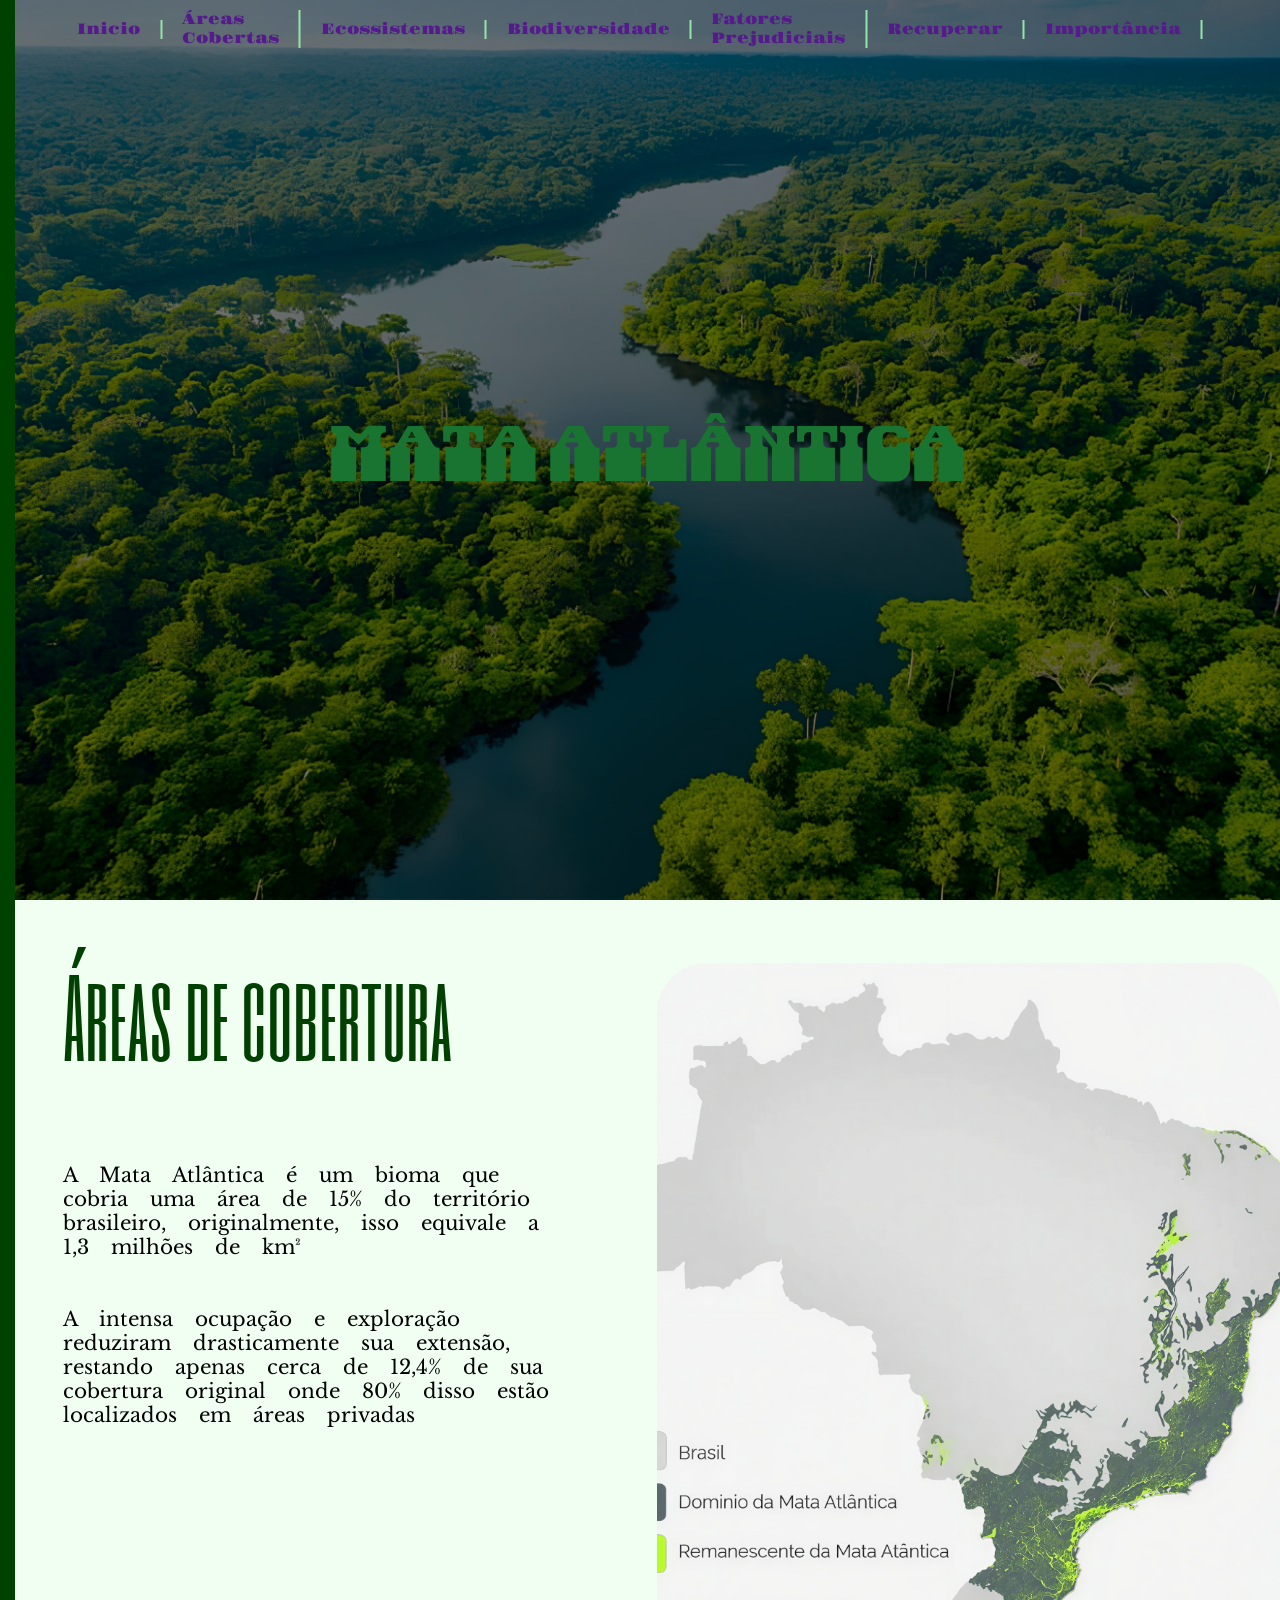
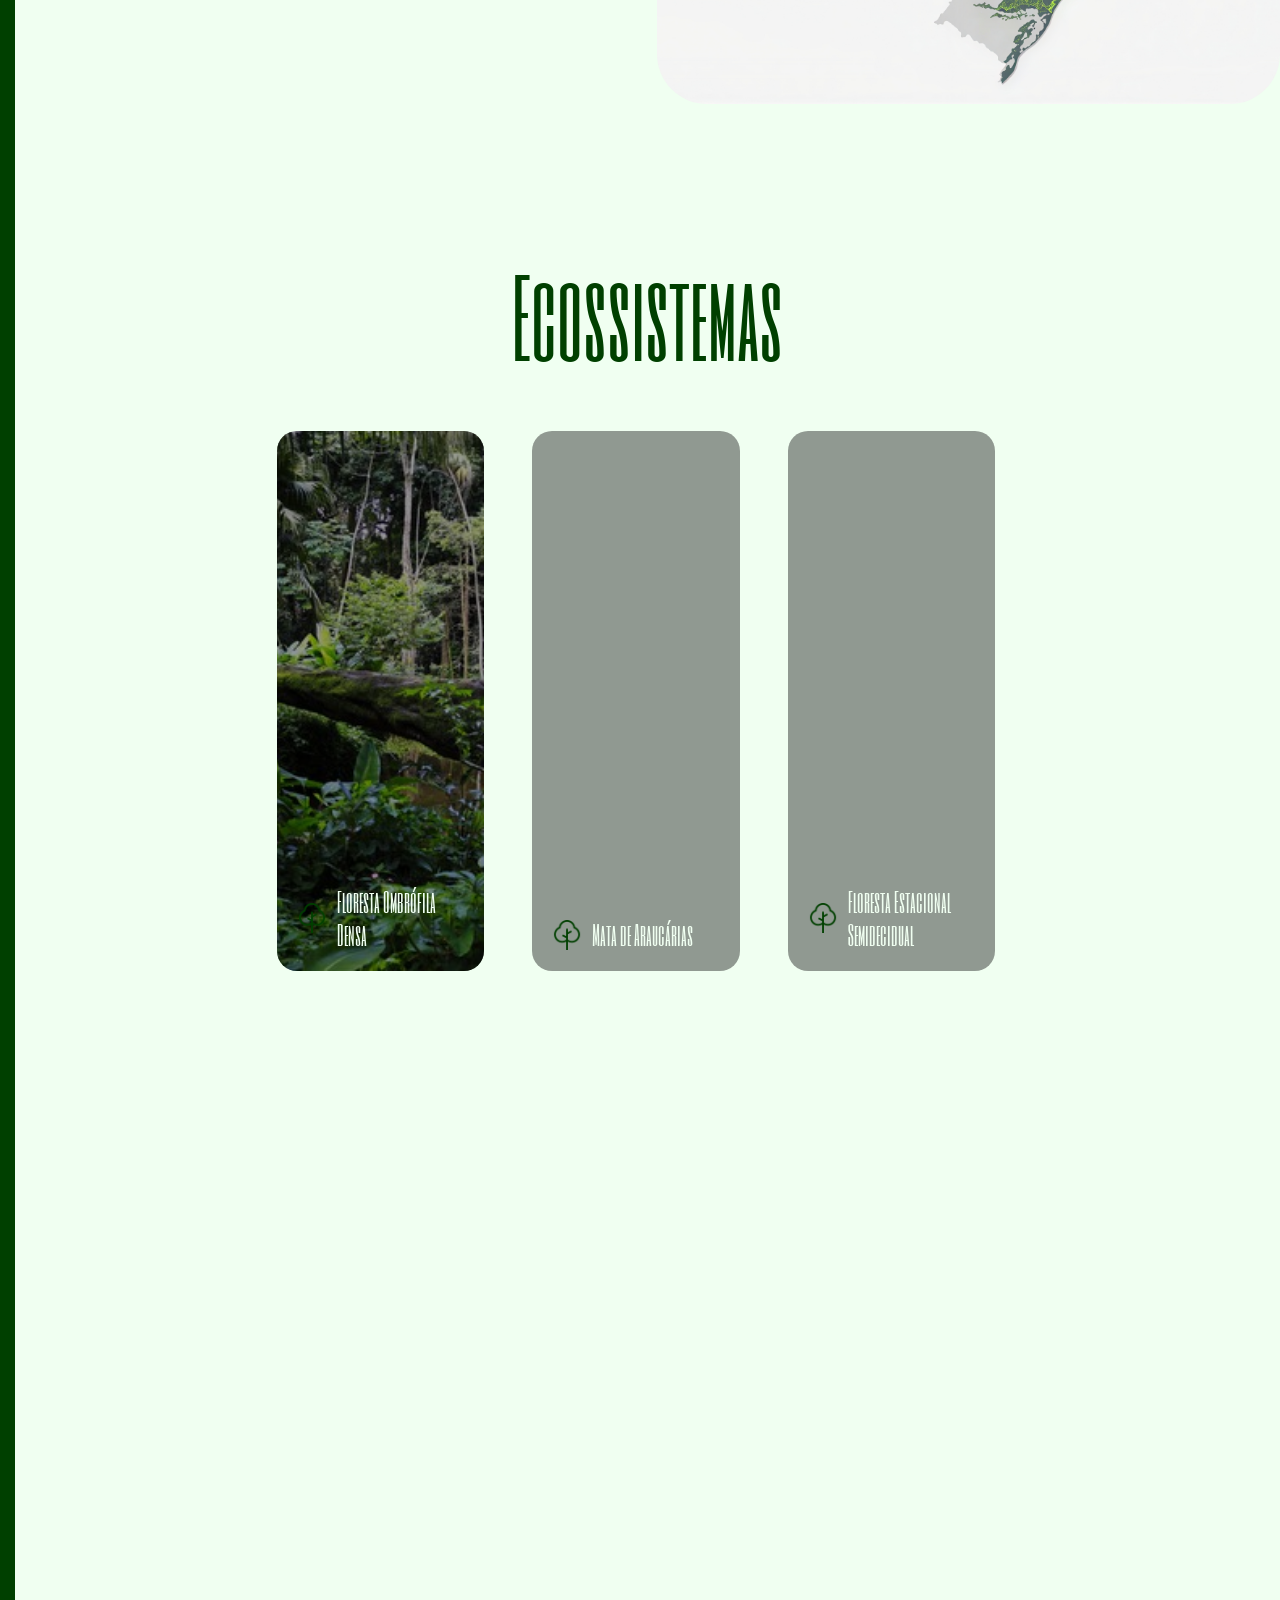
==== ETECVAV/Programação Web/Mata Atlântica/index.html @ 4d34ed36 "Add files via upload" ====
<!DOCTYPE html>
<html lang="pt-BR">
<!--black-forest: #10451dff;
    dark-emerald: #155d27ff;
    turf-green: #1a7431ff; titulo
    forest-green: #208b3aff;
    medium-jungle: #25a244ff;
    jade-green: #2dc653ff;
    malachite: #4ad66dff;
    light-green: #f0fff1; fundo
    celadon: #92e6a7ff;
    celadon-2: #b7efc5ff;-->

<head>
    <meta charset="UTF-8">
    <link rel="stylesheet" href="style.css">
    <meta name="viewport" content="width=device-width, initial-scale=1.0">
    <title>Mata Atlantica</title>
</head>

<body>
    <!--1 - Capa / capa
     2- Areas Cobertas / areas-cobertas
     3 - Ecossitemas seção menor / ecossistemas
     4 - Os 3 principais ecossistemas / florestas
     5 - Biodiversidade seção menor / biodiversidade
     6 - Fauna e Flora / fauna-flora
     7 - Fatores prejudiciais / fatores-prejudiciais
     8 - Como recuperar / como-recuperar
     9 - Importancia / importancia -->

    <nav class="navbar">
        <a href="#capa" class="nav-botao">Inicio</a>
        <a href="#areas-cobertas" class="nav-botao">Áreas Cobertas</a>
        <a href="#ecossistemas" class="nav-botao">Ecossistemas</a>
        <a href="#biodiversidade" class="nav-botao">Biodiversidade</a>
        <a href="#fatores-prejudiciais" class="nav-botao">Fatores Prejudiciais</a>
        <a href="#como-recuperar" class="nav-botao">Recuperar</a>
        <a href="#importancia" class="nav-botao">Importância</a>
    </nav>
    <div class="secao secao-capa" id="capa">

        <h1 class="capa-titulo">Mata atlântica</h1>

    </div>

    <div class="secao" id="areas-cobertas">
        <div class="areas-conteudo">
            <h1 class="titulos areas-titulo">Áreas de cobertura</h1>
            <p class="textos areas-texto">A Mata Atlântica é um bioma que cobria uma área de
                15% do território brasileiro, originalmente, isso equivale
                a 1,3 milhões de km²</p>
            <p class="textos areas-texto">A intensa ocupação e exploração reduziram
                drasticamente sua extensão, restando apenas cerca de
                12,4% de sua cobertura original onde 80% disso estão
                localizados em áreas privadas</p>

        </div>
        <div class="areas-foto"></div>
    </div>

    <div class="secao" id="ecossistemas">
        <h1 class="titulos ecossistemas-titulo">Ecossistemas</h1>
        <div class="florestas-cards">

            <div class="card" id="card-ombrofila">
                <div class="card-texto-visivel">
                    <img src="imagens/tree.png" class="card-icone">
                    <h2 class="titulos card-titulo">Floresta Ombrófila Densa</h2>
                </div>
                <div class="oculto">
                    <h2 class="titulos card-titulo">Floresta Ombrófila Densa</h2>
                    <p class="textos">Ocorre, principalmente, em solos como
                        Latossolos (solos minerais, profundos, bem
                        drenados e altamente intemperizados) e
                        Argissolos, ambos Amarelos e Vermelho
                        Amarelos.</p>
                </div>
            </div>

            <div class="card" id="card-araucaria">
                <div class="card-texto-visivel">
                    <img src="imagens/tree.png" class="card-icone">
                    <h2 class="titulos card-titulo">Mata de Araucárias</h2>
                </div>
                <div class="oculto">
                    <h2 class="titulos card-titulo">Mata de Araucárias</h2>
                    <p class="textos">Tetxto</p>
                </div>
            </div>

            <div class="card" id="card-estacional">
                <div class="card-texto-visivel">
                    <img src="imagens/tree.png" class="card-icone">
                    <h2 class="titulos card-titulo">Floresta Estacional Semidecidual</h2>
                </div>
                <div class="oculto">
                    <h2 class="titulos card-titulo">Floresta Estacional Semidecidual</h2>
                    <p class="textos">Textos</p>
                </div>
            </div>

        </div>
    </div>

    <div class="secao secao-menor" id="biodiversidade">

    </div>

    <div class="secao" id="fauna-flora">

    </div>

    <div class="secao" id="fatores-prejudiciais">

    </div>

    <div class="secao" id="como-recuperar">

    </div>

    <div class="secao" id="importancia">

    </div>


</body>

</html>
---- ETECVAV/Programação Web/Mata Atlântica/style.css ----
@import url('https://fonts.googleapis.com/css2?family=Danfo&family=Gravitas+One&family=Libre+Baskerville:ital,wght@0,400..700;1,400..700&family=Six+Caps&display=swap');

* {
    margin: 0;
    padding: 0;
    box-sizing: border-box;
}

.secao{
    width: 100%;
    min-height: 100vh;
    background-color: #f0fff1; 
    border-left: 15px solid #004000;
    display: flex;
}

.secao-menor {
    width: 100%;
    min-height: 40vh;
}

.navbar {
    display: flex;
    justify-content: center;
    align-items: center;
    gap: 20px;
    position: fixed;
    top: 0;
    left: 50%;
    transform: translateX(-50%);
    z-index: 1000;
    padding: 10px 30px;
    border-radius: 50px;

}

.nav-botao{
    font-family: "Gravitas One", serif;
    font-weight: 400;
    font-size: clamp(5px, 2vw, 15px);
    font-style: normal;
    text-decoration: none;
    color: #551a8b;
    border-right: 2px solid #92e6a7ff;
    padding-right: 2%;
}

.secao-capa{
    background-image: url(imagens/fotocapa.jpg);
    background-size: cover;
    background-position: center;
    display: flex;
    justify-content: center;
    align-items: center;
    position: relative;
}

.secao-capa::before {
    content: '';
    position: absolute;
    top: 0;
    left: 0;
    width: 100%;
    height: 100%;
    background-color: rgba(0, 0, 0, 0.5);
}

.capa-titulo {
    position: relative;
    z-index: 1;
    font-size: clamp(50px, 6vw, 120px);
    font-family: "Danfo", serif;
    font-optical-sizing: auto;
    font-weight: 400;
    font-style: normal;
    font-variation-settings: "ELSH" 0;
    color: #1a7431ff;

}

.textos{
    font-size: clamp(14px, 2vw, 20px);
    font-family: "Libre Baskerville", serif;
    font-weight: 400;
    font-style: normal;
    word-spacing: 1rem;
}

.titulos{
    font-size: clamp(80px, 8vw, 160px);
    font-family: "Six Caps", sans-serif;
    font-weight: 400;
    font-style: normal;
    color: #004000
}

.areas-conteudo {
    width: 40%;
    min-height: auto;
    margin-left: 3rem;
}

.areas-titulo{
    position: relative;
    padding: 3rem 0 5rem 0;
}

.areas-texto{
    padding-bottom: 3rem;
}

.areas-foto{
    width: 50%;
    background-image: url(imagens/areacoberta.png);
    background-size: cover;
    background-position: center;
    margin: 5% 0 6rem 6rem;
    border-radius: 50px;
}

#ecossistemas {
    flex-direction: column;
    align-items: center;
    gap: 3rem;
}

.florestas-cards {
    display: flex;
    gap: 3rem;
    height: 200px;
}

.ecossistemas-textos{
    font-size: clamp(15px, 2vw, 40px);
    color: #25a244ff;
    z-index: 1;
}

.ecossistemas-titulo{
    margin-top: 3rem;
}
.card {
    position: relative;
    border-radius: 20px;
    width: 28%;
    height: 60vh;
    overflow: hidden;
    transition: 0.3s;
    display: flex;
    align-items: flex-end;
    padding: 20px;
}

#card-ombrofila  {
    background-image: url(imagens/cardombrofila.jpg);  
    background-size: cover;
    background-position: center; }
#card-araucaria  { 
    background-image: url(imagens/araucaria.jpg);      
    background-size: cover;
    background-position: center; 
}
#card-estacional { 
    background-image: url(imagens/estacional.jpg);     
    background-size: cover; 
    background-position: center; }

.card::before {
    content: '';
    position: absolute;
    inset: 0;
    background-color: rgba(0, 0, 0, 0.4);
    transition: 0.4s;
}

.card:hover::before {
    background-color: rgba(0, 0, 0, 0.7);
}

.card-texto-visivel {
    position: relative;
    z-index: 2;
    transition: 0.5s;
    display: flex;
    align-items: center;
    gap: 10px;
}

.card:hover .card-texto-visivel {
    opacity: 0;
    transform: translateY(-20px);
}

.card-titulo {
    font-size: clamp(16px, 2vw, 32px);
    color: #f0fff1;
}

.card-icone {
    width: 30px;
}

.oculto {
    position: absolute;
    top: 20px;
    left: 20px;
    right: 20px;
    opacity: 0;
    transform: translateY(100px);
    transition: 0.5s;
    display: flex;
    flex-direction: column;
    align-items: center;
    gap: 20px;
    text-align: center;
    z-index: 2;
    color: #f0fff1;
}

.card:hover .oculto {
    opacity: 1;
    transform: translateY(0);
}
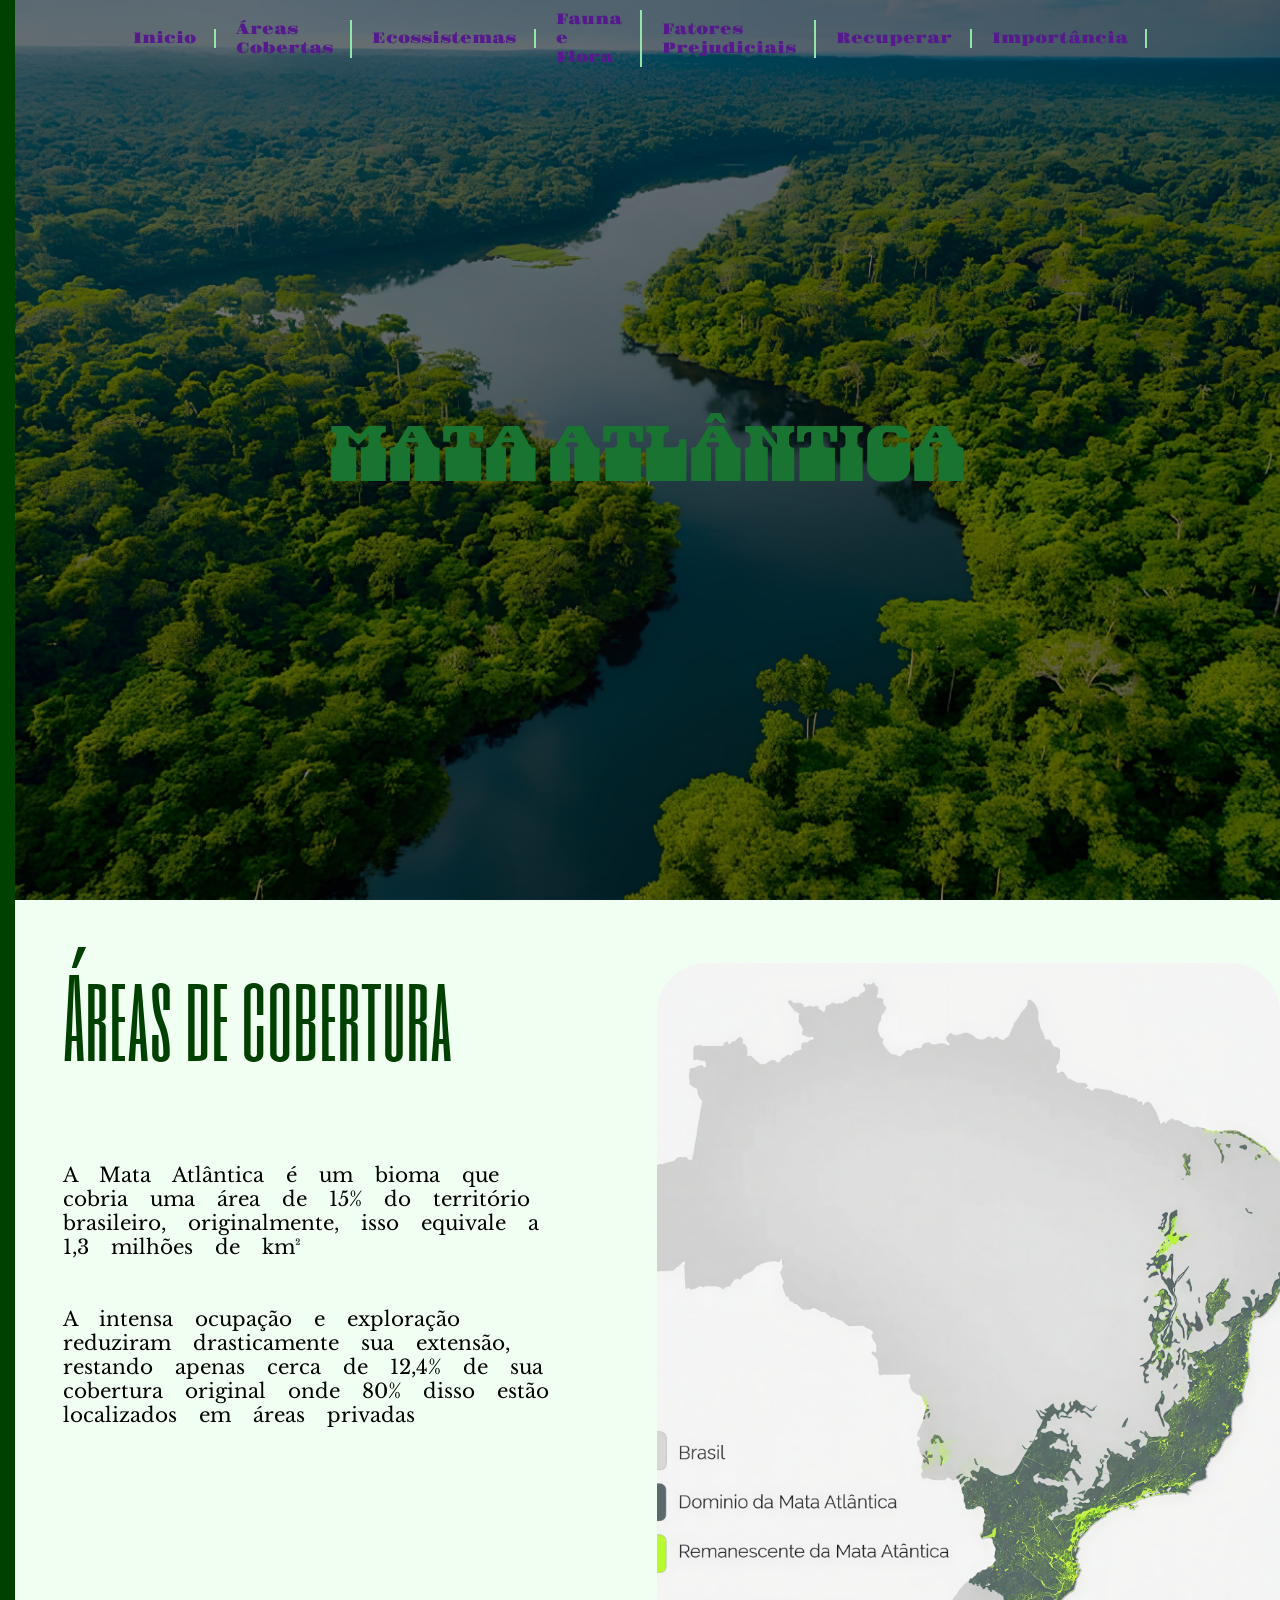
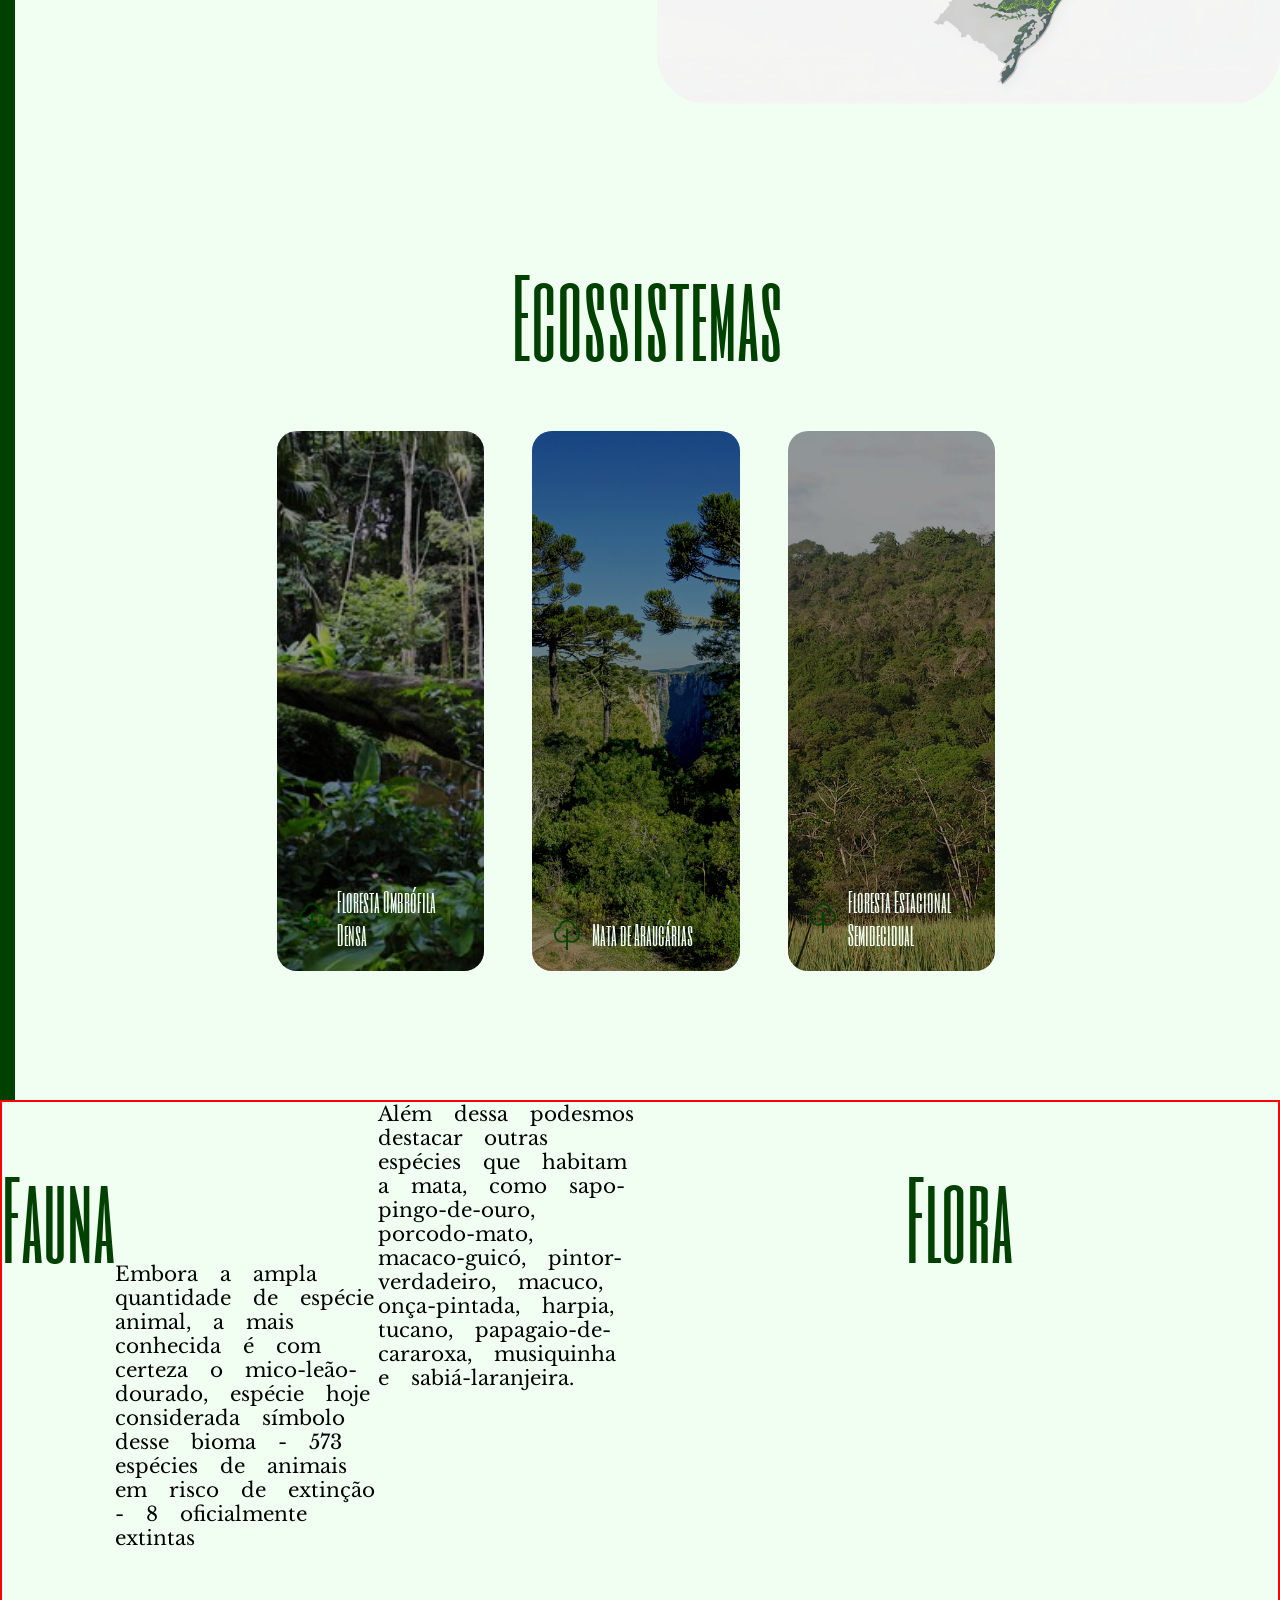
==== commit 52da95a1: "Add files via upload" ====
--- a/ETECVAV/Programação Web/Mata Atlântica/index.html
+++ b/ETECVAV/Programação Web/Mata Atlântica/index.html
@@ -33,7 +33,7 @@
         <a href="#capa" class="nav-botao">Inicio</a>
         <a href="#areas-cobertas" class="nav-botao">Áreas Cobertas</a>
         <a href="#ecossistemas" class="nav-botao">Ecossistemas</a>
-        <a href="#biodiversidade" class="nav-botao">Biodiversidade</a>
+        <a href="#fauna-flora" class="nav-botao">Fauna e Flora</a>
         <a href="#fatores-prejudiciais" class="nav-botao">Fatores Prejudiciais</a>
         <a href="#como-recuperar" class="nav-botao">Recuperar</a>
         <a href="#importancia" class="nav-botao">Importância</a>
@@ -70,7 +70,7 @@
                 </div>
                 <div class="oculto">
                     <h2 class="titulos card-titulo">Floresta Ombrófila Densa</h2>
-                    <p class="textos">Ocorre, principalmente, em solos como
+                    <p class="textos textos-card">Ocorre, principalmente, em solos como
                         Latossolos (solos minerais, profundos, bem
                         drenados e altamente intemperizados) e
                         Argissolos, ambos Amarelos e Vermelho
@@ -85,7 +85,10 @@
                 </div>
                 <div class="oculto">
                     <h2 class="titulos card-titulo">Mata de Araucárias</h2>
-                    <p class="textos">Tetxto</p>
+                    <p class="textos textos-card card-distancia">A Araucaria angustifolia é a principal espécie florística dessa
+                        formação. É conhecida como pinheiro-do-paraná ou pinheirobrasileiro.Tem maior presença no paraná
+                        compondo 40% de
+                        suas terras</p>
                 </div>
             </div>
 
@@ -96,18 +99,42 @@
                 </div>
                 <div class="oculto">
                     <h2 class="titulos card-titulo">Floresta Estacional Semidecidual</h2>
-                    <p class="textos">Textos</p>
+                    <p class="textos textos-card">São formações de ambientes menos
+                        úmidos do que aqueles onde se
+                        desenvolve a floresta ombrófila densa. Ocupam ambientes que
+                        transitam entre a zona
+                        úmida costeira e o
+                        ambiente semiárido.
+                        </p>
                 </div>
             </div>
 
         </div>
     </div>
 
-    <div class="secao secao-menor" id="biodiversidade">
+    <div class="secao" id="fauna-flora">
+        <div class="secao-fauna-flora">
+            <h1 class="titulos titulo-fauna-flora">Fauna</h1>
 
-    </div>
+            <p class="textos texto-prin-fauna">Embora a ampla quantidade de espécie animal, a mais
+                conhecida é com certeza o mico-leão-dourado, espécie
+                hoje considerada símbolo desse bioma
+                - 573 espécies de animais em risco de extinção
+                - 8 oficialmente extintas
+            </p>
+                <p class="textos">
+                Além dessa podesmos destacar outras espécies que
+                habitam a mata, como sapo-pingo-de-ouro, porcodo-mato, macaco-guicó, pintor-verdadeiro, macuco,
+                onça-pintada, harpia, tucano, papagaio-de-cararoxa, musiquinha e sabiá-laranjeira.
+                </p>
+        </div>
 
-    <div class="secao" id="fauna-flora">
+        <div class="secao-fauna-flora">
+            <h1 class="titulos titulo-fauna-flora">Flora</h1>
+        </div>
+
+
+
 
     </div>
 
--- a/ETECVAV/Programação Web/Mata Atlântica/style.css
+++ b/ETECVAV/Programação Web/Mata Atlântica/style.css
@@ -1,4 +1,8 @@
 @import url('https://fonts.googleapis.com/css2?family=Danfo&family=Gravitas+One&family=Libre+Baskerville:ital,wght@0,400..700;1,400..700&family=Six+Caps&display=swap');
+
+html{
+    scroll-behavior: smooth;
+}
 
 * {
     margin: 0;
@@ -12,11 +16,15 @@
     background-color: #f0fff1; 
     border-left: 15px solid #004000;
     display: flex;
+    scroll-snap-align: start;
 }
 
 .secao-menor {
     width: 100%;
-    min-height: 40vh;
+    min-height: 80vh;
+    border:2px solid red;
+    display: flex;
+    justify-content: center;
 }
 
 .navbar {
@@ -156,7 +164,7 @@
     background-size: cover;
     background-position: center; }
 #card-araucaria  { 
-    background-image: url(imagens/araucaria.jpg);      
+    background-image: url(imagens/cardmataaraucaria.jfif);      
     background-size: cover;
     background-position: center; 
 }
@@ -220,4 +228,36 @@
 .card:hover .oculto {
     opacity: 1;
     transform: translateY(0);
+}
+
+.textos-card{
+    text-align: left;
+
+}
+
+.card-distancia{
+    margin-left: 3rem;
+}
+
+.bio-titulo{
+    margin-top: 5rem;
+}
+
+#fauna-flora{
+    border:red 2px solid;
+}
+
+.secao-fauna-flora{
+    min-height: 100vh;
+    width: 50%;
+    display: flex;
+    justify-content: center;
+}
+
+.titulo-fauna-flora{
+    margin-top: 3rem;
+}
+
+.texto-prin-fauna{
+    margin-top: 10rem;
 }
